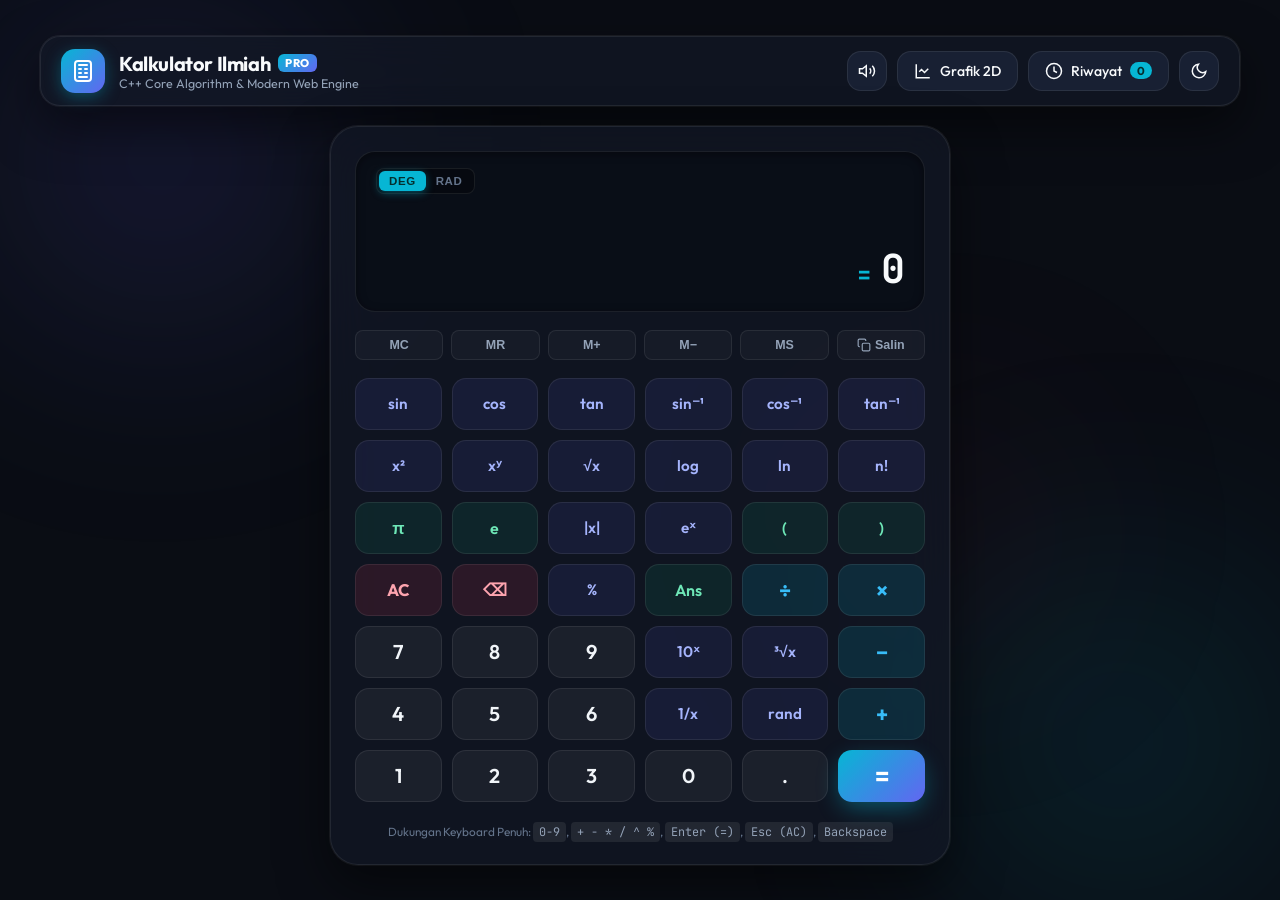
==== index.html @ e2940e6a "first commit" ====
<!DOCTYPE html>
<html lang="id" data-theme="dark">
<head>
    <meta charset="UTF-8">
    <meta name="viewport" content="width=device-width, initial-scale=1.0">
    <meta name="description" content="Kalkulator Ilmiah Modern dengan UI/UX Glassmorphism Premium, kalkulasi presisi tinggi, riwayat perhitungan, dan pembuat grafik fungsi 2D interaktif.">
    <meta name="keywords" content="kalkulator ilmiah, scientific calculator, web calculator, grafik fungsi, math calculator">
    <title>Kalkulator Ilmiah Pro — Visual & Presisi Tinggi</title>
    
    <!-- Google Fonts -->
    <link rel="preconnect" href="https://fonts.googleapis.com">
    <link rel="preconnect" href="https://fonts.gstatic.com" crossorigin>
    <link href="https://fonts.googleapis.com/css2?family=JetBrains+Mono:wght@400;500;700&family=Outfit:wght@300;400;500;600;700;800&display=swap" rel="stylesheet">
    
    <!-- Stylesheet -->
    <link rel="stylesheet" href="style.css">
</head>
<body>
    <!-- Ambient Background Glows -->
    <div class="ambient-glow glow-1" aria-hidden="true"></div>
    <div class="ambient-glow glow-2" aria-hidden="true"></div>
    <div class="ambient-glow glow-3" aria-hidden="true"></div>

    <div class="app-wrapper">
        <!-- Header -->
        <header class="app-header">
            <div class="logo-group">
                <div class="logo-icon">
                    <svg viewBox="0 0 24 24" fill="none" stroke="currentColor" stroke-width="2" stroke-linecap="round" stroke-linejoin="round">
                        <rect x="4" y="2" width="16" height="20" rx="3" />
                        <line x1="8" y1="6" x2="16" y2="6" />
                        <line x1="8" y1="10" x2="10" y2="10" />
                        <line x1="14" y1="10" x2="16" y2="10" />
                        <line x1="8" y1="14" x2="10" y2="14" />
                        <line x1="14" y1="14" x2="16" y2="14" />
                        <line x1="8" y1="18" x2="16" y2="18" />
                    </svg>
                </div>
                <div>
                    <h1 class="app-title">Kalkulator Ilmiah <span>PRO</span></h1>
                    <p class="app-subtitle">C++ Core Algorithm & Modern Web Engine</p>
                </div>
            </div>

            <!-- Top Controls -->
            <div class="header-actions">
                <!-- Sound Toggle -->
                <button type="button" id="btn-sound-toggle" class="icon-btn" title="Efek Suara Tombol" aria-label="Toggle Sound">
                    <svg class="icon-sound-on" viewBox="0 0 24 24" fill="none" stroke="currentColor" stroke-width="2">
                        <polygon points="11 5 6 9 2 9 2 15 6 15 11 19 11 5"></polygon>
                        <path d="M19.07 4.93a10 10 0 0 1 0 14.14M15.54 8.46a5 5 0 0 1 0 7.07"></path>
                    </svg>
                    <svg class="icon-sound-off hidden" viewBox="0 0 24 24" fill="none" stroke="currentColor" stroke-width="2">
                        <polygon points="11 5 6 9 2 9 2 15 6 15 11 19 11 5"></polygon>
                        <line x1="23" y1="9" x2="17" y2="15"></line>
                        <line x1="17" y1="9" x2="23" y2="15"></line>
                    </svg>
                </button>

                <!-- Graph View Toggle -->
                <button type="button" id="btn-graph-toggle" class="header-pill-btn" title="Buka Pembuat Grafik Fungsi">
                    <svg viewBox="0 0 24 24" fill="none" stroke="currentColor" stroke-width="2">
                        <path d="M3 3v18h18" />
                        <path d="m19 9-5 5-4-4-3 3" />
                    </svg>
                    <span>Grafik 2D</span>
                </button>

                <!-- History Toggle -->
                <button type="button" id="btn-history-toggle" class="header-pill-btn" title="Riwayat Perhitungan">
                    <svg viewBox="0 0 24 24" fill="none" stroke="currentColor" stroke-width="2">
                        <circle cx="12" cy="12" r="10" />
                        <polyline points="12 6 12 12 16 14" />
                    </svg>
                    <span>Riwayat</span>
                    <span id="history-badge" class="badge">0</span>
                </button>

                <!-- Theme Toggle -->
                <button type="button" id="btn-theme-toggle" class="icon-btn" title="Ubah Tema Gelap/Terang" aria-label="Toggle Theme">
                    <svg class="icon-moon" viewBox="0 0 24 24" fill="none" stroke="currentColor" stroke-width="2">
                        <path d="M21 12.79A9 9 0 1 1 11.21 3 7 7 0 0 0 21 12.79z"></path>
                    </svg>
                    <svg class="icon-sun hidden" viewBox="0 0 24 24" fill="none" stroke="currentColor" stroke-width="2">
                        <circle cx="12" cy="12" r="5"></circle>
                        <line x1="12" y1="1" x2="12" y2="3"></line>
                        <line x1="12" y1="21" x2="12" y2="23"></line>
                        <line x1="4.22" y1="4.22" x2="5.64" y2="5.64"></line>
                        <line x1="18.36" y1="18.36" x2="19.78" y2="19.78"></line>
                        <line x1="1" y1="12" x2="3" y2="12"></line>
                        <line x1="21" y1="12" x2="23" y2="12"></line>
                        <line x1="4.22" y1="19.78" x2="5.64" y2="18.36"></line>
                        <line x1="18.36" y1="5.64" x2="19.78" y2="4.22"></line>
                    </svg>
                </button>
            </div>
        </header>

        <!-- Main Layout Container -->
        <main class="main-layout">
            <!-- Calculator Card -->
            <section class="calculator-card glass-panel" aria-label="Kalkulator Ilmiah">
                <!-- Display Section -->
                <div class="display-container">
                    <div class="display-top-bar">
                        <div class="angle-mode-switch">
                            <button type="button" id="btn-mode-deg" class="mode-tag active" data-mode="deg">DEG</button>
                            <button type="button" id="btn-mode-rad" class="mode-tag" data-mode="rad">RAD</button>
                        </div>
                        <div class="display-indicators">
                            <span id="indicator-memory" class="indicator-badge hidden">M</span>
                            <span id="indicator-ans" class="indicator-badge hidden">ANS</span>
                            <span id="indicator-error" class="indicator-badge error hidden">ERR</span>
                        </div>
                    </div>

                    <!-- Formula / Expression Stream -->
                    <div class="expression-line-wrapper">
                        <div id="expression-display" class="expression-line" tabindex="0" title="Klik untuk fokus input"></div>
                    </div>

                    <!-- Primary Live Result Display -->
                    <div class="result-line-wrapper">
                        <span class="equals-symbol">=</span>
                        <div id="result-display" class="result-line">0</div>
                    </div>
                </div>

                <!-- Memory Toolbar -->
                <div class="memory-bar">
                    <button type="button" class="btn-mem" data-action="mc">MC</button>
                    <button type="button" class="btn-mem" data-action="mr">MR</button>
                    <button type="button" class="btn-mem" data-action="m-plus">M+</button>
                    <button type="button" class="btn-mem" data-action="m-minus">M−</button>
                    <button type="button" class="btn-mem" data-action="ms">MS</button>
                    <button type="button" class="btn-mem" data-action="copy" title="Salin Hasil">
                        <svg viewBox="0 0 24 24" fill="none" stroke="currentColor" stroke-width="2">
                            <rect x="9" y="9" width="13" height="13" rx="2" ry="2"></rect>
                            <path d="M5 15H4a2 2 0 0 1-2-2V4a2 2 0 0 1 2-2h9a2 2 0 0 1 2 2v1"></path>
                        </svg>
                        <span>Salin</span>
                    </button>
                </div>

                <!-- Keypad Matrix -->
                <div class="keypad-grid">
                    <!-- Row 1: Advanced Functions -->
                    <button type="button" class="key key-fn" data-insert="sin(">sin</button>
                    <button type="button" class="key key-fn" data-insert="cos(">cos</button>
                    <button type="button" class="key key-fn" data-insert="tan(">tan</button>
                    <button type="button" class="key key-fn" data-insert="asin(">sin⁻¹</button>
                    <button type="button" class="key key-fn" data-insert="acos(">cos⁻¹</button>
                    <button type="button" class="key key-fn" data-insert="atan(">tan⁻¹</button>

                    <!-- Row 2: Powers, Roots, Logs -->
                    <button type="button" class="key key-fn" data-insert="^2">x²</button>
                    <button type="button" class="key key-fn" data-insert="^">xʸ</button>
                    <button type="button" class="key key-fn" data-insert="sqrt(">√x</button>
                    <button type="button" class="key key-fn" data-insert="log(">log</button>
                    <button type="button" class="key key-fn" data-insert="ln(">ln</button>
                    <button type="button" class="key key-fn" data-insert="fact(">n!</button>

                    <!-- Row 3: Constants & Brackets -->
                    <button type="button" class="key key-const" data-insert="pi">π</button>
                    <button type="button" class="key key-const" data-insert="e">e</button>
                    <button type="button" class="key key-fn" data-insert="abs(">|x|</button>
                    <button type="button" class="key key-fn" data-insert="exp(">eˣ</button>
                    <button type="button" class="key key-bracket" data-insert="(">(</button>
                    <button type="button" class="key key-bracket" data-insert=")">)</button>

                    <!-- Row 4: Controls & Division -->
                    <button type="button" class="key key-action key-clear" data-action="clear">AC</button>
                    <button type="button" class="key key-action key-backspace" data-action="backspace" title="Hapus karakter terakhir">⌫</button>
                    <button type="button" class="key key-fn" data-insert="%">%</button>
                    <button type="button" class="key key-const" data-insert="ans">Ans</button>
                    <button type="button" class="key key-op" data-insert=" / ">÷</button>
                    <button type="button" class="key key-op" data-insert=" * ">×</button>

                    <!-- Row 5: Numbers 7-9 & Minus -->
                    <button type="button" class="key key-num" data-insert="7">7</button>
                    <button type="button" class="key key-num" data-insert="8">8</button>
                    <button type="button" class="key key-num" data-insert="9">9</button>
                    <button type="button" class="key key-fn" data-insert="10^">10ˣ</button>
                    <button type="button" class="key key-fn" data-insert="^(1/3)">³√x</button>
                    <button type="button" class="key key-op" data-insert=" - ">−</button>

                    <!-- Row 6: Numbers 4-6 & Plus -->
                    <button type="button" class="key key-num" data-insert="4">4</button>
                    <button type="button" class="key key-num" data-insert="5">5</button>
                    <button type="button" class="key key-num" data-insert="6">6</button>
                    <button type="button" class="key key-fn" data-insert="1/(">1/x</button>
                    <button type="button" class="key key-fn" data-insert="rand()">rand</button>
                    <button type="button" class="key key-op" data-insert=" + ">+</button>

                    <!-- Row 7: Numbers 1-3 & Equals -->
                    <button type="button" class="key key-num" data-insert="1">1</button>
                    <button type="button" class="key key-num" data-insert="2">2</button>
                    <button type="button" class="key key-num" data-insert="3">3</button>
                    <button type="button" class="key key-num" data-insert="0">0</button>
                    <button type="button" class="key key-num" data-insert=".">.</button>
                    <button type="button" class="key key-equals" data-action="calculate">=</button>
                </div>

                <!-- Keyboard shortcuts hints footer -->
                <div class="card-footer">
                    <span> Dukungan Keyboard Penuh: <code>0-9</code>, <code>+ - * / ^ %</code>, <code>Enter (=)</code>, <code>Esc (AC)</code>, <code>Backspace</code></span>
                </div>
            </section>

            <!-- Graphing Panel (Collapsible / Slideable) -->
            <section id="graph-panel" class="graph-panel glass-panel hidden" aria-label="Visualisasi Grafik 2D">
                <div class="panel-header">
                    <div class="panel-title">
                        <svg viewBox="0 0 24 24" fill="none" stroke="currentColor" stroke-width="2">
                            <path d="M3 3v18h18" />
                            <path d="m19 9-5 5-4-4-3 3" />
                        </svg>
                        <h2>Pembuat Grafik Fungsi 2D</h2>
                    </div>
                    <button type="button" id="btn-close-graph" class="close-btn" title="Tutup Panel Grafik">✕</button>
                </div>

                <div class="graph-controls">
                    <div class="input-group">
                        <label for="function-input">f(x) =</label>
                        <input type="text" id="function-input" value="sin(x) * x" placeholder="Contoh: sin(x), x^2 - 4, cos(2*x)">
                        <button type="button" id="btn-plot" class="btn-primary">Gambar</button>
                    </div>
                    <div class="quick-functions">
                        <span>Pilihan Cepat:</span>
                        <button type="button" class="quick-fn-chip" data-fn="sin(x)">sin(x)</button>
                        <button type="button" class="quick-fn-chip" data-fn="cos(x)">cos(x)</button>
                        <button type="button" class="quick-fn-chip" data-fn="x^2 - 4">x² - 4</button>
                        <button type="button" class="quick-fn-chip" data-fn="sqrt(x)">√x</button>
                        <button type="button" class="quick-fn-chip" data-fn="1/x">1/x</button>
                        <button type="button" class="quick-fn-chip" data-fn="exp(-x^2/2)">Bell Curve</button>
                    </div>
                </div>

                <div class="canvas-container">
                    <canvas id="graph-canvas" width="600" height="380"></canvas>
                    <div class="graph-zoom-controls">
                        <button type="button" id="btn-zoom-in" title="Perbesar">+</button>
                        <button type="button" id="btn-zoom-out" title="Perkecil">−</button>
                        <button type="button" id="btn-reset-view" title="Reset Tampilan">↺</button>
                    </div>
                    <div id="graph-coords" class="graph-coords">x: 0.00, y: 0.00</div>
                </div>
            </section>

            <!-- History Drawer Panel -->
            <aside id="history-drawer" class="history-drawer glass-panel hidden" aria-label="Riwayat Perhitungan">
                <div class="drawer-header">
                    <div class="drawer-title">
                        <svg viewBox="0 0 24 24" fill="none" stroke="currentColor" stroke-width="2">
                            <circle cx="12" cy="12" r="10" />
                            <polyline points="12 6 12 12 16 14" />
                        </svg>
                        <h2>Riwayat Kalkulasi</h2>
                    </div>
                    <div class="drawer-actions">
                        <button type="button" id="btn-clear-history" class="text-btn" title="Hapus Semua Riwayat">Hapus</button>
                        <button type="button" id="btn-close-history" class="close-btn" title="Tutup Riwayat">✕</button>
                    </div>
                </div>

                <div id="history-list" class="history-list">
                    <div class="history-empty">
                        <svg viewBox="0 0 24 24" fill="none" stroke="currentColor" stroke-width="1.5">
                            <path d="M12 8v4l3 3m6-3a9 9 0 11-18 0 9 9 0 0118 0z" />
                        </svg>
                        <p>Belum ada riwayat kalkulasi</p>
                        <span>Hitung sesuatu untuk melihat riwayat di sini</span>
                    </div>
                </div>
            </aside>
        </main>

        <!-- Toast Notification for Copy/Errors -->
        <div id="toast" class="toast" role="alert" aria-live="polite"></div>
    </div>

    <!-- JavaScript Engine -->
    <script src="app.js"></script>
</body>
</html>
---- style.css ----
/* ==========================================================================
   KALKULATOR ILMIAH PRO — STYLESHEET
   Design: Modern Glassmorphic Cyber Obsidian Theme
   ========================================================================== */

:root {
    /* Color Palette - Dark Mode (Default) */
    --bg-base: #0a0d14;
    --bg-surface: rgba(18, 24, 38, 0.72);
    --bg-surface-elevated: rgba(28, 36, 56, 0.85);
    --bg-display: rgba(10, 14, 23, 0.88);
    
    --border-subtle: rgba(255, 255, 255, 0.08);
    --border-medium: rgba(255, 255, 255, 0.15);
    --border-glow: rgba(56, 189, 248, 0.4);

    --text-primary: #f8fafc;
    --text-secondary: #94a3b8;
    --text-muted: #64748b;
    --text-accent: #38bdf8;

    /* Accent & Brand Colors */
    --accent-cyan: #06b6d4;
    --accent-sky: #38bdf8;
    --accent-violet: #8b5cf6;
    --accent-indigo: #6366f1;
    --accent-emerald: #10b981;
    --accent-rose: #f43f5e;
    --accent-amber: #f59e0b;

    /* Key Colors */
    --key-num-bg: rgba(255, 255, 255, 0.05);
    --key-num-hover: rgba(255, 255, 255, 0.12);
    --key-num-text: #f1f5f9;

    --key-fn-bg: rgba(99, 102, 241, 0.1);
    --key-fn-hover: rgba(99, 102, 241, 0.22);
    --key-fn-text: #a5b4fc;

    --key-const-bg: rgba(16, 185, 129, 0.1);
    --key-const-hover: rgba(16, 185, 129, 0.22);
    --key-const-text: #6ee7b7;

    --key-op-bg: rgba(6, 182, 212, 0.14);
    --key-op-hover: rgba(6, 182, 212, 0.28);
    --key-op-text: #38bdf8;

    --key-action-bg: rgba(244, 63, 94, 0.12);
    --key-action-hover: rgba(244, 63, 94, 0.25);
    --key-action-text: #fda4af;

    --key-equals-bg: linear-gradient(135deg, #06b6d4, #6366f1);
    --key-equals-hover: linear-gradient(135deg, #0891b2, #4f46e5);
    --key-equals-text: #ffffff;
    --key-equals-shadow: 0 8px 24px -4px rgba(6, 182, 212, 0.45);

    /* Fonts */
    --font-sans: 'Outfit', -apple-system, BlinkMacSystemFont, 'Segoe UI', Roboto, sans-serif;
    --font-mono: 'JetBrains Mono', 'Fira Code', monospace;

    /* Shadows & Radii */
    --radius-sm: 8px;
    --radius-md: 14px;
    --radius-lg: 20px;
    --radius-xl: 28px;
    --shadow-glass: 0 20px 50px rgba(0, 0, 0, 0.5), 0 0 0 1px var(--border-subtle);
    --shadow-glow: 0 0 35px rgba(56, 189, 248, 0.15);

    --transition-fast: 0.15s cubic-bezier(0.4, 0, 0.2, 1);
    --transition-smooth: 0.25s cubic-bezier(0.16, 1, 0.3, 1);
}

/* Light Theme Variables */
[data-theme="light"] {
    --bg-base: #f1f5f9;
    --bg-surface: rgba(255, 255, 255, 0.82);
    --bg-surface-elevated: rgba(255, 255, 255, 0.95);
    --bg-display: rgba(241, 245, 249, 0.95);

    --border-subtle: rgba(0, 0, 0, 0.08);
    --border-medium: rgba(0, 0, 0, 0.16);
    --border-glow: rgba(14, 165, 233, 0.5);

    --text-primary: #0f172a;
    --text-secondary: #475569;
    --text-muted: #94a3b8;
    --text-accent: #0284c7;

    --key-num-bg: rgba(0, 0, 0, 0.04);
    --key-num-hover: rgba(0, 0, 0, 0.09);
    --key-num-text: #1e293b;

    --key-fn-bg: rgba(99, 102, 241, 0.08);
    --key-fn-hover: rgba(99, 102, 241, 0.16);
    --key-fn-text: #4338ca;

    --key-const-bg: rgba(16, 185, 129, 0.1);
    --key-const-hover: rgba(16, 185, 129, 0.2);
    --key-const-text: #047857;

    --key-op-bg: rgba(2, 132, 199, 0.1);
    --key-op-hover: rgba(2, 132, 199, 0.2);
    --key-op-text: #0284c7;

    --key-action-bg: rgba(239, 68, 68, 0.1);
    --key-action-hover: rgba(239, 68, 68, 0.2);
    --key-action-text: #e11d48;

    --shadow-glass: 0 16px 40px rgba(0, 0, 0, 0.08), 0 0 0 1px var(--border-subtle);
}

/* ==========================================================================
   RESET & BASE STYLES
   ========================================================================== */
*, *::before, *::after {
    box-sizing: border-box;
    margin: 0;
    padding: 0;
    user-select: none;
    -webkit-tap-highlight-color: transparent;
}

body {
    font-family: var(--font-sans);
    background-color: var(--bg-base);
    color: var(--text-primary);
    min-height: 100vh;
    display: flex;
    justify-content: center;
    align-items: center;
    overflow-x: hidden;
    position: relative;
    padding: 24px 16px;
    transition: background-color var(--transition-smooth), color var(--transition-smooth);
}

/* Ambient Background Lights */
.ambient-glow {
    position: fixed;
    border-radius: 50%;
    filter: blur(120px);
    pointer-events: none;
    z-index: 0;
    opacity: 0.55;
    animation: floatGlow 14s ease-in-out infinite alternate;
}

.glow-1 {
    width: 480px;
    height: 480px;
    background: radial-gradient(circle, rgba(99, 102, 241, 0.45), transparent 70%);
    top: -80px;
    left: -80px;
}

.glow-2 {
    width: 520px;
    height: 520px;
    background: radial-gradient(circle, rgba(6, 182, 212, 0.35), transparent 70%);
    bottom: -100px;
    right: -100px;
    animation-delay: -5s;
}

.glow-3 {
    width: 350px;
    height: 350px;
    background: radial-gradient(circle, rgba(244, 63, 94, 0.2), transparent 70%);
    top: 40%;
    left: 60%;
    animation-delay: -9s;
}

@keyframes floatGlow {
    0% { transform: translate(0, 0) scale(1); }
    50% { transform: translate(30px, -20px) scale(1.08); }
    100% { transform: translate(-20px, 30px) scale(0.95); }
}

/* ==========================================================================
   APP CONTAINER
   ========================================================================== */
.app-wrapper {
    position: relative;
    z-index: 1;
    width: 100%;
    max-width: 1200px;
    display: flex;
    flex-direction: column;
    gap: 20px;
}

/* Header */
.app-header {
    display: flex;
    justify-content: space-between;
    align-items: center;
    padding: 12px 20px;
    background: var(--bg-surface);
    backdrop-filter: blur(20px);
    border: 1px solid var(--border-subtle);
    border-radius: var(--radius-lg);
    box-shadow: var(--shadow-glass);
}

.logo-group {
    display: flex;
    align-items: center;
    gap: 14px;
}

.logo-icon {
    width: 44px;
    height: 44px;
    border-radius: var(--radius-md);
    background: linear-gradient(135deg, #06b6d4, #6366f1);
    display: flex;
    align-items: center;
    justify-content: center;
    color: #ffffff;
    box-shadow: 0 4px 16px rgba(6, 182, 212, 0.35);
}

.logo-icon svg {
    width: 24px;
    height: 24px;
}

.app-title {
    font-size: 1.25rem;
    font-weight: 700;
    letter-spacing: -0.02em;
    display: flex;
    align-items: center;
    gap: 8px;
}

.app-title span {
    font-size: 0.7rem;
    font-weight: 800;
    padding: 2px 7px;
    background: linear-gradient(135deg, #06b6d4, #6366f1);
    color: #ffffff;
    border-radius: 6px;
    letter-spacing: 0.05em;
}

.app-subtitle {
    font-size: 0.78rem;
    color: var(--text-secondary);
}

/* Header Action Buttons */
.header-actions {
    display: flex;
    align-items: center;
    gap: 10px;
}

.icon-btn, .header-pill-btn {
    border: 1px solid var(--border-subtle);
    background: var(--bg-surface-elevated);
    color: var(--text-primary);
    cursor: pointer;
    display: inline-flex;
    align-items: center;
    justify-content: center;
    gap: 8px;
    font-family: var(--font-sans);
    font-weight: 500;
    transition: all var(--transition-fast);
}

.icon-btn {
    width: 40px;
    height: 40px;
    border-radius: var(--radius-md);
}

.icon-btn svg, .header-pill-btn svg {
    width: 18px;
    height: 18px;
}

.header-pill-btn {
    height: 40px;
    padding: 0 16px;
    border-radius: var(--radius-md);
    font-size: 0.88rem;
}

.icon-btn:hover, .header-pill-btn:hover {
    border-color: var(--border-glow);
    background: rgba(255, 255, 255, 0.12);
    transform: translateY(-1px);
}

.icon-btn:active, .header-pill-btn:active {
    transform: translateY(1px);
}

.badge {
    background: var(--accent-cyan);
    color: #042f2e;
    font-size: 0.72rem;
    font-weight: 700;
    padding: 1px 7px;
    border-radius: 12px;
}

.hidden {
    display: none !important;
}

/* ==========================================================================
   MAIN LAYOUT & CALCULATOR CARD
   ========================================================================== */
.main-layout {
    display: flex;
    gap: 20px;
    align-items: flex-start;
    justify-content: center;
    width: 100%;
}

.glass-panel {
    background: var(--bg-surface);
    backdrop-filter: blur(24px);
    border: 1px solid var(--border-subtle);
    border-radius: var(--radius-xl);
    box-shadow: var(--shadow-glass);
}

.calculator-card {
    flex: 1;
    max-width: 620px;
    padding: 24px;
    display: flex;
    flex-direction: column;
    gap: 18px;
}

/* ==========================================================================
   DISPLAY CONTAINER
   ========================================================================== */
.display-container {
    background: var(--bg-display);
    border: 1px solid var(--border-subtle);
    border-radius: var(--radius-lg);
    padding: 16px 20px;
    display: flex;
    flex-direction: column;
    gap: 10px;
    position: relative;
    box-shadow: inset 0 2px 10px rgba(0, 0, 0, 0.35);
}

.display-top-bar {
    display: flex;
    justify-content: space-between;
    align-items: center;
}

.angle-mode-switch {
    display: flex;
    background: rgba(0, 0, 0, 0.3);
    border-radius: 8px;
    padding: 2px;
    border: 1px solid var(--border-subtle);
}

.mode-tag {
    background: transparent;
    border: none;
    color: var(--text-muted);
    font-size: 0.72rem;
    font-weight: 700;
    padding: 4px 10px;
    border-radius: 6px;
    cursor: pointer;
    letter-spacing: 0.05em;
    transition: all var(--transition-fast);
}

.mode-tag.active {
    background: var(--accent-cyan);
    color: #042f2e;
    box-shadow: 0 2px 8px rgba(6, 182, 212, 0.4);
}

.display-indicators {
    display: flex;
    gap: 6px;
}

.indicator-badge {
    font-size: 0.68rem;
    font-weight: 700;
    padding: 2px 7px;
    border-radius: 5px;
    background: rgba(56, 189, 248, 0.15);
    color: var(--accent-sky);
    border: 1px solid rgba(56, 189, 248, 0.3);
    letter-spacing: 0.05em;
}

.indicator-badge.error {
    background: rgba(244, 63, 94, 0.2);
    color: var(--accent-rose);
    border-color: rgba(244, 63, 94, 0.4);
}

/* Formula & Result Display */
.expression-line-wrapper {
    overflow-x: auto;
    overflow-y: hidden;
    scrollbar-width: thin;
    scrollbar-color: var(--border-medium) transparent;
}

.expression-line {
    font-family: var(--font-mono);
    font-size: 1.15rem;
    color: var(--text-secondary);
    min-height: 28px;
    white-space: nowrap;
    text-align: right;
    letter-spacing: 0.02em;
    outline: none;
}

.result-line-wrapper {
    display: flex;
    align-items: baseline;
    justify-content: flex-end;
    gap: 10px;
    overflow-x: auto;
    scrollbar-width: none;
}

.equals-symbol {
    font-family: var(--font-mono);
    font-size: 1.5rem;
    color: var(--accent-cyan);
    font-weight: 700;
}

.result-line {
    font-family: var(--font-mono);
    font-size: 2.5rem;
    font-weight: 700;
    color: var(--text-primary);
    text-align: right;
    letter-spacing: -0.02em;
    white-space: nowrap;
    transition: transform var(--transition-fast);
}

.result-line.calculating {
    transform: scale(1.02);
    color: var(--accent-cyan);
}

/* ==========================================================================
   MEMORY TOOLBAR
   ========================================================================== */
.memory-bar {
    display: grid;
    grid-template-columns: repeat(6, 1fr);
    gap: 8px;
}

.btn-mem {
    background: rgba(255, 255, 255, 0.03);
    border: 1px solid var(--border-subtle);
    border-radius: var(--radius-sm);
    color: var(--text-secondary);
    font-size: 0.78rem;
    font-weight: 600;
    padding: 7px 4px;
    cursor: pointer;
    display: flex;
    align-items: center;
    justify-content: center;
    gap: 4px;
    transition: all var(--transition-fast);
}

.btn-mem svg {
    width: 14px;
    height: 14px;
}

.btn-mem:hover {
    background: rgba(255, 255, 255, 0.08);
    color: var(--text-primary);
    border-color: var(--border-medium);
}

.btn-mem:active {
    transform: scale(0.96);
}

/* ==========================================================================
   KEYPAD GRID
   ========================================================================== */
.keypad-grid {
    display: grid;
    grid-template-columns: repeat(6, 1fr);
    gap: 10px;
}

.key {
    position: relative;
    height: 52px;
    border-radius: var(--radius-md);
    border: 1px solid var(--border-subtle);
    font-family: var(--font-sans);
    font-size: 1.05rem;
    font-weight: 600;
    cursor: pointer;
    display: flex;
    align-items: center;
    justify-content: center;
    transition: transform 0.12s ease, background 0.15s ease, border-color 0.15s ease, box-shadow 0.15s ease;
}

.key:hover {
    transform: translateY(-2px);
    border-color: var(--border-medium);
    box-shadow: 0 4px 12px rgba(0, 0, 0, 0.2);
}

.key:active {
    transform: translateY(1px) scale(0.96);
}

/* Key Styles by Category */
.key-num {
    background: var(--key-num-bg);
    color: var(--key-num-text);
    font-size: 1.25rem;
}

.key-fn {
    background: var(--key-fn-bg);
    color: var(--key-fn-text);
    font-size: 0.95rem;
}

.key-const, .key-bracket {
    background: var(--key-const-bg);
    color: var(--key-const-text);
    font-size: 1rem;
}

.key-op {
    background: var(--key-op-bg);
    color: var(--key-op-text);
    font-size: 1.35rem;
    font-weight: 700;
}

.key-action {
    background: var(--key-action-bg);
    color: var(--key-action-text);
    font-weight: 700;
}

.key-equals {
    background: var(--key-equals-bg);
    color: var(--key-equals-text);
    box-shadow: var(--key-equals-shadow);
    font-size: 1.6rem;
    font-weight: 700;
    border: none;
}

.key-equals:hover {
    background: var(--key-equals-hover);
    box-shadow: 0 10px 28px -2px rgba(6, 182, 212, 0.6);
}

/* Card Footer */
.card-footer {
    font-size: 0.74rem;
    color: var(--text-muted);
    text-align: center;
    padding-top: 4px;
}

.card-footer code {
    background: rgba(255, 255, 255, 0.08);
    padding: 2px 6px;
    border-radius: 4px;
    font-family: var(--font-mono);
    color: var(--text-secondary);
}

/* ==========================================================================
   GRAPHING PANEL
   ========================================================================== */
.graph-panel {
    flex: 1;
    max-width: 540px;
    padding: 22px;
    display: flex;
    flex-direction: column;
    gap: 16px;
    animation: fadeIn var(--transition-smooth);
}

.panel-header, .drawer-header {
    display: flex;
    justify-content: space-between;
    align-items: center;
}

.panel-title, .drawer-title {
    display: flex;
    align-items: center;
    gap: 10px;
}

.panel-title svg, .drawer-title svg {
    width: 22px;
    height: 22px;
    color: var(--accent-cyan);
}

.panel-title h2, .drawer-title h2 {
    font-size: 1.15rem;
    font-weight: 700;
}

.close-btn {
    width: 32px;
    height: 32px;
    border-radius: 8px;
    background: transparent;
    border: 1px solid var(--border-subtle);
    color: var(--text-secondary);
    font-size: 0.9rem;
    cursor: pointer;
    display: flex;
    align-items: center;
    justify-content: center;
    transition: all var(--transition-fast);
}

.close-btn:hover {
    background: rgba(244, 63, 94, 0.15);
    color: var(--accent-rose);
    border-color: rgba(244, 63, 94, 0.4);
}

.graph-controls {
    display: flex;
    flex-direction: column;
    gap: 10px;
}

.input-group {
    display: flex;
    align-items: center;
    gap: 10px;
    background: var(--bg-display);
    border: 1px solid var(--border-subtle);
    border-radius: var(--radius-md);
    padding: 4px 6px 4px 14px;
}

.input-group label {
    font-family: var(--font-mono);
    font-weight: 700;
    color: var(--accent-cyan);
    font-size: 0.95rem;
}

.input-group input {
    flex: 1;
    background: transparent;
    border: none;
    color: var(--text-primary);
    font-family: var(--font-mono);
    font-size: 0.95rem;
    outline: none;
}

.btn-primary {
    background: linear-gradient(135deg, #06b6d4, #6366f1);
    color: #ffffff;
    border: none;
    padding: 8px 18px;
    border-radius: 8px;
    font-weight: 600;
    cursor: pointer;
    transition: all var(--transition-fast);
}

.btn-primary:hover {
    opacity: 0.92;
    transform: translateY(-1px);
}

.quick-functions {
    display: flex;
    flex-wrap: wrap;
    align-items: center;
    gap: 6px;
    font-size: 0.78rem;
    color: var(--text-muted);
}

.quick-fn-chip {
    background: rgba(255, 255, 255, 0.05);
    border: 1px solid var(--border-subtle);
    color: var(--text-secondary);
    padding: 3px 8px;
    border-radius: 6px;
    font-family: var(--font-mono);
    font-size: 0.72rem;
    cursor: pointer;
    transition: all var(--transition-fast);
}

.quick-fn-chip:hover {
    background: rgba(6, 182, 212, 0.15);
    color: var(--accent-cyan);
    border-color: rgba(6, 182, 212, 0.35);
}

.canvas-container {
    position: relative;
    background: #06090f;
    border: 1px solid var(--border-subtle);
    border-radius: var(--radius-lg);
    overflow: hidden;
    display: flex;
    align-items: center;
    justify-content: center;
    box-shadow: inset 0 2px 10px rgba(0, 0, 0, 0.5);
}

#graph-canvas {
    width: 100%;
    height: 380px;
    display: block;
    cursor: crosshair;
}

.graph-zoom-controls {
    position: absolute;
    top: 12px;
    right: 12px;
    display: flex;
    flex-direction: column;
    gap: 6px;
}

.graph-zoom-controls button {
    width: 32px;
    height: 32px;
    background: rgba(18, 24, 38, 0.85);
    backdrop-filter: blur(8px);
    border: 1px solid var(--border-subtle);
    border-radius: 6px;
    color: var(--text-primary);
    font-size: 1rem;
    font-weight: 700;
    cursor: pointer;
    transition: all var(--transition-fast);
}

.graph-zoom-controls button:hover {
    background: var(--accent-cyan);
    color: #042f2e;
}

.graph-coords {
    position: absolute;
    bottom: 10px;
    left: 12px;
    background: rgba(10, 14, 23, 0.8);
    backdrop-filter: blur(6px);
    padding: 3px 8px;
    border-radius: 5px;
    font-family: var(--font-mono);
    font-size: 0.72rem;
    color: var(--text-muted);
    border: 1px solid var(--border-subtle);
}

/* ==========================================================================
   HISTORY DRAWER PANEL
   ========================================================================== */
.history-drawer {
    flex: 1;
    max-width: 400px;
    padding: 22px;
    display: flex;
    flex-direction: column;
    gap: 16px;
    animation: fadeIn var(--transition-smooth);
}

.text-btn {
    background: transparent;
    border: none;
    color: var(--accent-rose);
    font-size: 0.82rem;
    font-weight: 600;
    cursor: pointer;
    padding: 4px 8px;
    border-radius: 6px;
    transition: background var(--transition-fast);
}

.text-btn:hover {
    background: rgba(244, 63, 94, 0.12);
}

.history-list {
    display: flex;
    flex-direction: column;
    gap: 10px;
    max-height: 480px;
    overflow-y: auto;
    scrollbar-width: thin;
    scrollbar-color: var(--border-medium) transparent;
    padding-right: 4px;
}

.history-empty {
    text-align: center;
    padding: 40px 10px;
    color: var(--text-muted);
    display: flex;
    flex-direction: column;
    align-items: center;
    gap: 8px;
}

.history-empty svg {
    width: 38px;
    height: 38px;
    stroke: var(--text-muted);
}

.history-item {
    background: var(--bg-display);
    border: 1px solid var(--border-subtle);
    border-radius: var(--radius-md);
    padding: 12px 14px;
    cursor: pointer;
    display: flex;
    flex-direction: column;
    gap: 4px;
    transition: all var(--transition-fast);
}

.history-item:hover {
    border-color: var(--border-glow);
    background: rgba(255, 255, 255, 0.05);
    transform: translateX(3px);
}

.history-item-top {
    display: flex;
    justify-content: space-between;
    font-size: 0.72rem;
    color: var(--text-muted);
}

.history-expr {
    font-family: var(--font-mono);
    font-size: 0.95rem;
    color: var(--text-secondary);
    white-space: nowrap;
    overflow: hidden;
    text-overflow: ellipsis;
}

.history-res {
    font-family: var(--font-mono);
    font-size: 1.15rem;
    font-weight: 700;
    color: var(--accent-cyan);
    text-align: right;
}

/* ==========================================================================
   TOAST NOTIFICATION
   ========================================================================== */
.toast {
    position: fixed;
    bottom: 24px;
    left: 50%;
    transform: translateX(-50%) translateY(80px);
    background: rgba(18, 24, 38, 0.95);
    backdrop-filter: blur(16px);
    border: 1px solid var(--border-medium);
    color: var(--text-primary);
    padding: 10px 20px;
    border-radius: 30px;
    font-size: 0.88rem;
    font-weight: 500;
    box-shadow: 0 10px 30px rgba(0, 0, 0, 0.4);
    z-index: 1000;
    opacity: 0;
    transition: all 0.3s cubic-bezier(0.16, 1, 0.3, 1);
    pointer-events: none;
}

.toast.show {
    transform: translateX(-50%) translateY(0);
    opacity: 1;
}

/* ==========================================================================
   ANIMATIONS & RESPONSIVE DESIGN
   ========================================================================== */
@keyframes fadeIn {
    from { opacity: 0; transform: translateY(8px); }
    to { opacity: 1; transform: translateY(0); }
}

@media (max-width: 1024px) {
    .main-layout {
        flex-direction: column;
        align-items: center;
    }
    .calculator-card, .graph-panel, .history-drawer {
        max-width: 100%;
        width: 100%;
    }
}

@media (max-width: 580px) {
    body {
        padding: 12px 8px;
    }
    .calculator-card {
        padding: 16px;
    }
    .keypad-grid {
        grid-template-columns: repeat(5, 1fr);
        gap: 6px;
    }
    .key {
        height: 46px;
        font-size: 0.92rem;
    }
    .result-line {
        font-size: 2rem;
    }
    .app-header {
        padding: 10px 14px;
    }
    .app-title {
        font-size: 1.05rem;
    }
    .header-pill-btn span {
        display: none;
    }
}
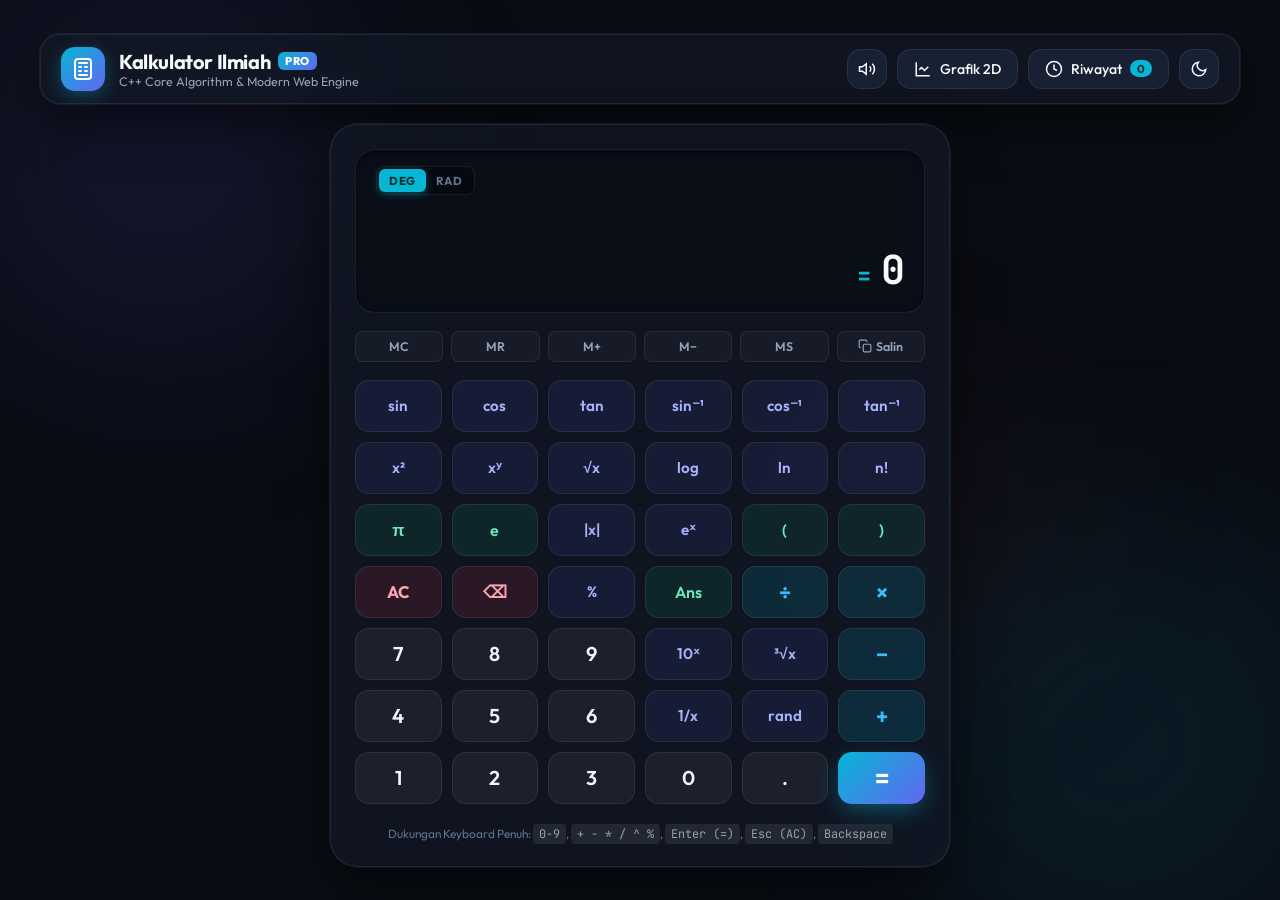
==== commit 928d21cc: "responsive design" ====
--- a/index.html
+++ b/index.html
@@ -2,10 +2,30 @@
 <html lang="id" data-theme="dark">
 <head>
     <meta charset="UTF-8">
-    <meta name="viewport" content="width=device-width, initial-scale=1.0">
-    <meta name="description" content="Kalkulator Ilmiah Modern dengan UI/UX Glassmorphism Premium, kalkulasi presisi tinggi, riwayat perhitungan, dan pembuat grafik fungsi 2D interaktif.">
-    <meta name="keywords" content="kalkulator ilmiah, scientific calculator, web calculator, grafik fungsi, math calculator">
+    <meta name="viewport" content="width=device-width, initial-scale=1.0, viewport-fit=cover">
+    <meta name="description" content="Kalkulator Ilmiah Modern dengan UI/UX Glassmorphism Premium, kalkulasi presisi tinggi, riwayat perhitungan, dan pembuat grafik fungsi 2D interaktif. Responsif untuk HP, tablet, dan desktop.">
+    <meta name="keywords" content="kalkulator ilmiah, scientific calculator, web calculator, grafik fungsi, math calculator, responsive">
+    <meta name="theme-color" content="#0a0d14">
+    <meta name="apple-mobile-web-app-capable" content="yes">
+    <meta name="apple-mobile-web-app-status-bar-style" content="black-translucent">
+    <meta name="apple-mobile-web-app-title" content="Kalkulator Ilmiah">
+    <meta name="mobile-web-app-capable" content="yes">
+    <meta name="format-detection" content="telephone=no">
+    <link rel="manifest" href="manifest.webmanifest">
+    <link rel="icon" type="image/svg+xml" href="icon.svg">
     <title>Kalkulator Ilmiah Pro — Visual & Presisi Tinggi</title>
+    <script>
+        /* Sinkronkan theme-color statis dengan tema tersimpan sebelum CSS dimuat (anti-flash) */
+        (function () {
+            try {
+                var saved = localStorage.getItem('kalkulator_theme');
+                if (saved) document.documentElement.setAttribute('data-theme', saved);
+                var dark = document.documentElement.getAttribute('data-theme') !== 'light';
+                var meta = document.querySelector('meta[name="theme-color"]');
+                if (meta) meta.setAttribute('content', dark ? '#0a0d14' : '#f1f5f9');
+            } catch (e) { /* localStorage tidak tersedia */ }
+        })();
+    </script>
     
     <!-- Google Fonts -->
     <link rel="preconnect" href="https://fonts.googleapis.com">
@@ -58,7 +78,7 @@
                 </button>
 
                 <!-- Graph View Toggle -->
-                <button type="button" id="btn-graph-toggle" class="header-pill-btn" title="Buka Pembuat Grafik Fungsi">
+                <button type="button" id="btn-graph-toggle" class="header-pill-btn" title="Buka Pembuat Grafik Fungsi" aria-controls="graph-panel" aria-expanded="false">
                     <svg viewBox="0 0 24 24" fill="none" stroke="currentColor" stroke-width="2">
                         <path d="M3 3v18h18" />
                         <path d="m19 9-5 5-4-4-3 3" />
@@ -67,7 +87,7 @@
                 </button>
 
                 <!-- History Toggle -->
-                <button type="button" id="btn-history-toggle" class="header-pill-btn" title="Riwayat Perhitungan">
+                <button type="button" id="btn-history-toggle" class="header-pill-btn" title="Riwayat Perhitungan" aria-controls="history-drawer" aria-expanded="false">
                     <svg viewBox="0 0 24 24" fill="none" stroke="currentColor" stroke-width="2">
                         <circle cx="12" cy="12" r="10" />
                         <polyline points="12 6 12 12 16 14" />
@@ -208,7 +228,7 @@
             </section>
 
             <!-- Graphing Panel (Collapsible / Slideable) -->
-            <section id="graph-panel" class="graph-panel glass-panel hidden" aria-label="Visualisasi Grafik 2D">
+            <section id="graph-panel" class="graph-panel glass-panel sheet hidden" role="dialog" aria-label="Visualisasi Grafik 2D">
                 <div class="panel-header">
                     <div class="panel-title">
                         <svg viewBox="0 0 24 24" fill="none" stroke="currentColor" stroke-width="2">
@@ -249,7 +269,7 @@
             </section>
 
             <!-- History Drawer Panel -->
-            <aside id="history-drawer" class="history-drawer glass-panel hidden" aria-label="Riwayat Perhitungan">
+            <aside id="history-drawer" class="history-drawer glass-panel sheet hidden" role="dialog" aria-label="Riwayat Perhitungan">
                 <div class="drawer-header">
                     <div class="drawer-title">
                         <svg viewBox="0 0 24 24" fill="none" stroke="currentColor" stroke-width="2">
--- a/style.css
+++ b/style.css
@@ -120,18 +120,39 @@
     -webkit-tap-highlight-color: transparent;
 }
 
+html {
+    -webkit-text-size-adjust: 100%;
+    text-size-adjust: 100%;
+}
+
 body {
     font-family: var(--font-sans);
     background-color: var(--bg-base);
     color: var(--text-primary);
     min-height: 100vh;
+    min-height: 100dvh;
     display: flex;
     justify-content: center;
     align-items: center;
     overflow-x: hidden;
     position: relative;
     padding: 24px 16px;
+    padding-top: calc(24px + env(safe-area-inset-top, 0px));
+    padding-bottom: calc(24px + env(safe-area-inset-bottom, 0px));
+    padding-left: calc(16px + env(safe-area-inset-left, 0px));
+    padding-right: calc(16px + env(safe-area-inset-right, 0px));
     transition: background-color var(--transition-smooth), color var(--transition-smooth);
+}
+
+/* Tombol: hindari zoom ganda & highlight bawaan pada perangkat sentuh */
+button {
+    font-family: inherit;
+    touch-action: manipulation;
+    -webkit-tap-highlight-color: transparent;
+}
+
+body.no-scroll {
+    overflow: hidden;
 }
 
 /* Ambient Background Lights */
@@ -334,6 +355,7 @@
 .calculator-card {
     flex: 1;
     max-width: 620px;
+    min-width: 0;
     padding: 24px;
     display: flex;
     flex-direction: column;
@@ -420,7 +442,7 @@
 
 .expression-line {
     font-family: var(--font-mono);
-    font-size: 1.15rem;
+    font-size: clamp(1rem, 3.4vw, 1.15rem);
     color: var(--text-secondary);
     min-height: 28px;
     white-space: nowrap;
@@ -434,6 +456,7 @@
     align-items: baseline;
     justify-content: flex-end;
     gap: 10px;
+    min-width: 0;
     overflow-x: auto;
     scrollbar-width: none;
 }
@@ -447,12 +470,13 @@
 
 .result-line {
     font-family: var(--font-mono);
-    font-size: 2.5rem;
+    font-size: clamp(1.85rem, 7.4vw, 2.5rem);
     font-weight: 700;
     color: var(--text-primary);
     text-align: right;
     letter-spacing: -0.02em;
     white-space: nowrap;
+    min-width: 0;
     transition: transform var(--transition-fast);
 }
 
@@ -466,8 +490,9 @@
    ========================================================================== */
 .memory-bar {
     display: grid;
-    grid-template-columns: repeat(6, 1fr);
+    grid-template-columns: repeat(6, minmax(0, 1fr));
     gap: 8px;
+    min-width: 0;
 }
 
 .btn-mem {
@@ -506,13 +531,14 @@
    ========================================================================== */
 .keypad-grid {
     display: grid;
-    grid-template-columns: repeat(6, 1fr);
-    gap: 10px;
+    grid-template-columns: repeat(6, minmax(0, 1fr));
+    gap: clamp(6px, 1.1vw, 10px);
 }
 
 .key {
     position: relative;
     height: 52px;
+    min-height: 44px;
     border-radius: var(--radius-md);
     border: 1px solid var(--border-subtle);
     font-family: var(--font-sans);
@@ -522,13 +548,19 @@
     display: flex;
     align-items: center;
     justify-content: center;
+    touch-action: manipulation;
+    -webkit-user-select: none;
+    user-select: none;
     transition: transform 0.12s ease, background 0.15s ease, border-color 0.15s ease, box-shadow 0.15s ease;
 }
 
-.key:hover {
-    transform: translateY(-2px);
-    border-color: var(--border-medium);
-    box-shadow: 0 4px 12px rgba(0, 0, 0, 0.2);
+/* Efek hover hanya untuk perangkat dengan kursor presisi (desktop) */
+@media (hover: hover) and (pointer: fine) {
+    .key:hover {
+        transform: translateY(-2px);
+        border-color: var(--border-medium);
+        box-shadow: 0 4px 12px rgba(0, 0, 0, 0.2);
+    }
 }
 
 .key:active {
@@ -679,11 +711,12 @@
 
 .input-group input {
     flex: 1;
+    min-width: 0;
     background: transparent;
     border: none;
     color: var(--text-primary);
     font-family: var(--font-mono);
-    font-size: 0.95rem;
+    font-size: max(16px, 0.95rem);
     outline: none;
 }
 
@@ -744,9 +777,10 @@
 
 #graph-canvas {
     width: 100%;
-    height: 380px;
+    height: clamp(220px, 42vh, 380px);
     display: block;
     cursor: crosshair;
+    touch-action: none;
 }
 
 .graph-zoom-controls {
@@ -894,7 +928,7 @@
    ========================================================================== */
 .toast {
     position: fixed;
-    bottom: 24px;
+    bottom: calc(24px + env(safe-area-inset-bottom, 0px));
     left: 50%;
     transform: translateX(-50%) translateY(80px);
     background: rgba(18, 24, 38, 0.95);
@@ -925,42 +959,350 @@
     to { opacity: 1; transform: translateY(0); }
 }
 
+/* ==========================================================================
+   PANEL BACKDROP (tablet & HP — panel tampil sebagai sheet modal)
+   ========================================================================== */
+.panel-backdrop {
+    position: fixed;
+    inset: 0;
+    background: rgba(3, 7, 18, 0.62);
+    -webkit-backdrop-filter: blur(4px);
+    backdrop-filter: blur(4px);
+    z-index: 190;
+    opacity: 0;
+    pointer-events: none;
+    transition: opacity var(--transition-smooth);
+}
+
+.panel-backdrop.show {
+    opacity: 1;
+    pointer-events: auto;
+}
+
+/* ==========================================================================
+   TABLET & KE BAWAH (<= 1024px) — layout satu kolom, panel jadi sheet
+   ========================================================================== */
 @media (max-width: 1024px) {
+    body {
+        align-items: flex-start;
+        padding: 16px;
+        padding-top: calc(16px + env(safe-area-inset-top, 0px));
+        padding-bottom: calc(16px + env(safe-area-inset-bottom, 0px));
+        padding-left: calc(16px + env(safe-area-inset-left, 0px));
+        padding-right: calc(16px + env(safe-area-inset-right, 0px));
+    }
+
+    .app-wrapper {
+        gap: 14px;
+    }
+
     .main-layout {
         flex-direction: column;
-        align-items: center;
-    }
-    .calculator-card, .graph-panel, .history-drawer {
+        align-items: stretch;
+    }
+
+    .calculator-card {
+        width: 100%;
+        max-width: 720px;
+        margin: 0 auto;
+    }
+
+    .key {
+        height: clamp(50px, 7.6vw, 60px);
+        font-size: 1.08rem;
+    }
+
+    /* Panel Grafik & Riwayat menjadi sheet modal yang bisa di-scroll */
+    .sheet {
+        position: fixed;
+        inset: 0;
+        margin: auto;
+        z-index: 200;
+        flex: none;
+        width: calc(100vw - 32px);
+        max-width: 720px;
+        height: max-content;
+        max-height: 88dvh;
+        overflow-y: auto;
+        overscroll-behavior: contain;
+        -webkit-overflow-scrolling: touch;
+        animation: sheetIn 0.24s cubic-bezier(0.16, 1, 0.3, 1);
+    }
+
+    .sheet .history-list {
+        max-height: none;
+        flex: 1;
+        min-height: 0;
+        padding-right: 2px;
+    }
+}
+
+/* ==========================================================================
+   HP / PONSEL (<= 640px) — sheet dari bawah (bottom sheet) + tombol compact
+   ========================================================================== */
+@media (max-width: 640px) {
+    .sheet {
+        inset: auto 0 0 0;
+        margin: 0;
+        width: 100%;
         max-width: 100%;
-        width: 100%;
-    }
-}
-
-@media (max-width: 580px) {
+        border-radius: 26px 26px 0 0;
+        padding: 16px 16px calc(18px + env(safe-area-inset-bottom, 0px));
+        max-height: 88dvh;
+    }
+
+    /* Handle visual bottom sheet */
+    .sheet::before {
+        content: '';
+        display: block;
+        width: 46px;
+        height: 4px;
+        margin: 0 auto 12px;
+        border-radius: 99px;
+        background: var(--border-medium);
+    }
+
     body {
-        padding: 12px 8px;
-    }
+        padding: 10px;
+        padding-top: calc(10px + env(safe-area-inset-top, 0px));
+        padding-bottom: calc(10px + env(safe-area-inset-bottom, 0px));
+        padding-left: calc(10px + env(safe-area-inset-left, 0px));
+        padding-right: calc(10px + env(safe-area-inset-right, 0px));
+    }
+
+    .app-header {
+        padding: 10px 12px;
+        flex-wrap: wrap;
+        gap: 10px;
+        border-radius: var(--radius-md);
+    }
+
+    .logo-group {
+        gap: 10px;
+        min-width: 0;
+    }
+
+    .logo-icon {
+        width: 38px;
+        height: 38px;
+        border-radius: 12px;
+    }
+
+    .logo-icon svg {
+        width: 20px;
+        height: 20px;
+    }
+
+    .app-title {
+        font-size: 1rem;
+    }
+
+    .app-subtitle {
+        font-size: 0.7rem;
+    }
+
+    .header-actions {
+        gap: 8px;
+        flex-wrap: wrap;
+        justify-content: flex-end;
+        margin-left: auto;
+    }
+
+    .icon-btn {
+        width: 38px;
+        height: 38px;
+    }
+
+    .header-pill-btn {
+        height: 38px;
+        padding: 0 12px;
+        font-size: 0.82rem;
+    }
+
+    .header-pill-btn span {
+        display: none;
+    }
+
     .calculator-card {
         padding: 16px;
-    }
+        gap: 14px;
+        border-radius: var(--radius-lg);
+    }
+
+    .display-container {
+        padding: 12px 14px;
+        gap: 8px;
+        border-radius: var(--radius-md);
+    }
+
     .keypad-grid {
-        grid-template-columns: repeat(5, 1fr);
         gap: 6px;
     }
+
     .key {
-        height: 46px;
+        height: clamp(46px, 12vw, 56px);
         font-size: 0.92rem;
-    }
+        border-radius: 12px;
+    }
+
+    .key-num {
+        font-size: 1.1rem;
+    }
+
+    .key-op {
+        font-size: 1.2rem;
+    }
+
+    .key-equals {
+        font-size: 1.4rem;
+    }
+
+    .card-footer {
+        display: none;
+    }
+
+    .graph-zoom-controls button {
+        width: 40px;
+        height: 40px;
+    }
+
+    .toast {
+        max-width: calc(100vw - 32px);
+        text-align: center;
+        bottom: calc(18px + env(safe-area-inset-bottom, 0px));
+    }
+}
+
+/* ==========================================================================
+   HP LANDSCAPE (tinggi terbatas) — kompak agar tidak perlu scroll
+   ========================================================================== */
+@media (orientation: landscape) and (max-height: 560px) {
+    .key {
+        height: clamp(34px, 7.2vh, 44px);
+        font-size: 0.85rem;
+    }
+
+    .key-num {
+        font-size: 1rem;
+    }
+
+    .display-container {
+        padding: 8px 12px;
+        gap: 4px;
+    }
+
+    .calculator-card {
+        padding: 12px;
+        gap: 10px;
+    }
+
+    .expression-line {
+        font-size: 0.95rem;
+        min-height: 20px;
+    }
+
     .result-line {
-        font-size: 2rem;
-    }
-    .app-header {
-        padding: 10px 14px;
-    }
+        font-size: clamp(1.4rem, 4.4vh, 1.9rem);
+    }
+
+    .app-subtitle {
+        display: none;
+    }
+
+    .sheet {
+        max-height: 94dvh;
+    }
+}
+
+/* ==========================================================================
+   HP LAYAR KECIL (<= 400px) — misal iPhone SE / Android 5"
+   ========================================================================== */
+@media (max-width: 400px) {
+    .app-subtitle {
+        display: none;
+    }
+
     .app-title {
-        font-size: 1.05rem;
-    }
-    .header-pill-btn span {
+        font-size: 0.95rem;
+    }
+
+    .calculator-card {
+        padding: 12px;
+        gap: 12px;
+    }
+
+    .memory-bar {
+        gap: 5px;
+    }
+
+    .btn-mem {
+        font-size: 0.68rem;
+        padding: 6px 2px;
+    }
+
+    .btn-mem span {
         display: none;
     }
-}
+
+    .key {
+        font-size: 0.82rem;
+        border-radius: 10px;
+    }
+
+    .key-num {
+        font-size: 1rem;
+    }
+
+    .key-fn {
+        font-size: 0.78rem;
+    }
+
+    .key-equals {
+        font-size: 1.25rem;
+    }
+
+    .mode-tag {
+        padding: 4px 8px;
+        font-size: 0.68rem;
+    }
+
+    .indicator-badge {
+        font-size: 0.62rem;
+        padding: 2px 5px;
+    }
+}
+
+/* ==========================================================================
+   PERANGKAT SENTUH & PREFERENSI MOTION
+   ========================================================================== */
+@media (max-width: 768px) {
+    .ambient-glow {
+        opacity: 0.4;
+        filter: blur(90px);
+    }
+}
+
+@media (prefers-reduced-motion: reduce) {
+    *,
+    *::before,
+    *::after {
+        animation-duration: 0.001ms !important;
+        animation-iteration-count: 1 !important;
+        transition-duration: 0.001ms !important;
+    }
+
+    .ambient-glow {
+        animation: none !important;
+    }
+}
+
+@keyframes sheetIn {
+    from {
+        opacity: 0;
+        transform: translateY(16px) scale(0.98);
+    }
+    to {
+        opacity: 1;
+        transform: translateY(0) scale(1);
+    }
+}
